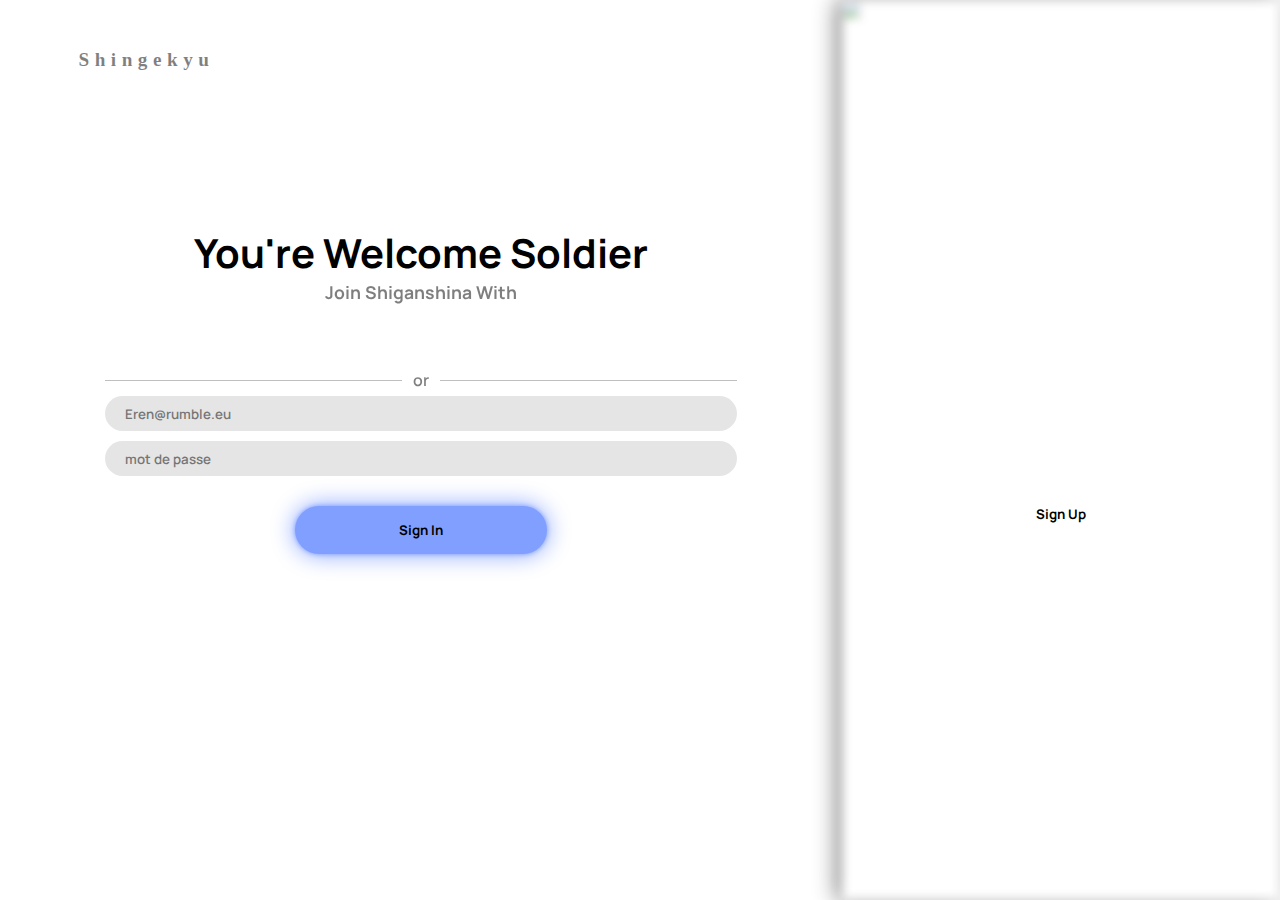
==== Login.html @ 4334e653 "1ere Version des fichiers code" ====
<!DOCTYPE html>

<html>

    <head>
        <meta charset="UTF-8" />
        <title>Login</title>
        <link rel="stylesheet" href="login.css">
        <link rel="preconnect" href="https://fonts.googleapis.com">
        <link rel="preconnect" href="https://fonts.gstatic.com" crossorigin>
        <link href="https://fonts.googleapis.com/css2?family=Manrope:wght@200;300;400;500;600;700;800&family=Roboto&display=swap" rel="stylesheet">
        <link rel="preconnect" href="https://fonts.googleapis.com">
        <link rel="preconnect" href="https://fonts.gstatic.com" crossorigin>
        <link href="https://fonts.googleapis.com/css2?family=Fjalla+One&display=swap" rel="stylesheet">
    </head>

    <body>
        <header>
            <div class="logoetsontexte">
                <img src="image/logo2.png" alt="" class="logo">
                <p>Shingekyu</p>
            </div>
        </header>

        <main>
            <section class="zonetext">
                <h1 class="texte1">You're Welcome Soldier</h1>
                <h2 class="texte2">Join Shiganshina With</h2>
                <div class="zonedesreseaux">
                    <a href="index.html"><img src="image/facebook.png" class="logo1" alt=""></a>
                    <a href="index.html"><img src="image/googleplus.png" class="logo2" alt=""></a>
                    <a href="index.html"><img src="image/linkedin.png" class="logo3" alt=""></a>
                </div>
            </section>

            <section>
                <p class="texteor">or</p>
                <div class="champsdesaisie">
                    <input id="email" type="text" placeholder="Eren@rumble.eu" name="email" value="">
                    <input id="password" type="text" value="" placeholder="mot de passe">
                    <input id="boutondeconnexion"" type="button" value="Sign In">
                </div>
            </section>
        </main> 

        <aside>
            <div>
                <h1>New Here ?</h1>
                <h2>Sign up and discover a great amount of new possibilities!</h2>
            </div>
            <img src="image/backgroundwave.jpeg" alt="">
            <input id="boutondenregistrement" type="button" value="Sign Up">
        </aside>
    </body>

</html>
---- login.css ----
*{
    margin: 0;
    padding: 0;
    font-family: Manrope;
}

/* --------------- trait --------------- */

.texteor{/* Initialisation */
    text-align: center;
    position: relative;
    opacity: 0.5;
    font-weight: 600;
    width: 75%;
    margin: auto;
}

.texteor::before{ /* trait avant le "or" */
    content: "";
    display: block;
    opacity: 0.5;
    width: 47%; /* Largeur de la ligne, ajustez selon vos préférences */
    height: 1px; /* Hauteur de la ligne */
    background-color: rgb(0, 0, 0); /* Couleur de la ligne */
    position: absolute;
    top: 50%; /* Position verticale au centre */    
}

.texteor::after{ /* trait apres le "or" */
    content: ""; /* Ajout du contenu pseudo-élément */
    display: block;
    opacity: 0.5;
    width:47%; /* Largeur de la deuxième ligne, ajustez selon vos préférences */
    height: 1px; /* Hauteur de la ligne */
    background-color: rgb(0, 0, 0); /* Couleur de la ligne */
    position: absolute; /* Position absolue à l'intérieur du conteneur */
    top: 50%; /* Position verticale au centre */
    right:0px; /* Ajustez pour centrer la ligne horizontalement */
}

/* --------------- Fin trait --------------- */


/* --------------- Header --------------- */

header{ /* Rendre le logo et son texte deplacable */
    position: relative;
    display:flex;
}

header p{ /* Texte a cote du logo */
    font-size: 1.2em;
    font-family:'Times New Roman', Times, sans-serif;
    color: rgba(0, 0, 0, 0.5);
    margin-left: -25px;
    font-weight: 800;
    padding-bottom: 20px;
    letter-spacing: 5.5px;
    text-shadow:
    /* -1px -1px 0 rgb(0,0,0), /* Ombre en haut à gauche */    
    /* 1px -1px 0 rgb(0,0,0), /* Ombre en haut à droite */      
    /* -1px  1px 0 rgb(0,0,0), /* Ombre en bas à gauche */
    /* 1px  1px 0 rgb(0,0,0); /* Ombre en bas à droite */
}

.logo{
    width:110px;
}

.logoetsontexte{ /* Coller le logo avec le texte */
    position: relative;
    padding: 1.5vh;
    right: 20px;
    bottom:20px;
    display: flex;
    flex-direction:row;
    align-items:center;
}

/* --------------- Fin Header --------------- */


/* --------------- Corps de la page --------------- */

/* --------------- Zone réseaux et texte */

.zonetext{/* Entre le logo et le or */
    text-align: center;
}

.texte1{
    font-size: 2.5em;
    grid-row: 1;
}

.texte2{
    font-size: 1.1em;
    opacity: 0.5;
    grid-row: 2;
}

.zonedesreseaux{
    position: relative;
    height: 50px;
    display: flex;
    justify-content: center;
    margin: 15px 0px 0px 0px;
    transition:all 0.3s ease;
    gap: 6.5px;
}

section div a img{ /* Configuration pour les boutons réseaux */
    width: 35px;
    border-radius: 25px 25px 25px 25px;


}

section div a img:hover{ /* Configuration pour les boutons réseaux */
    position: relative;
    width: 50px;
    transform: translateY(-7px);
    transition:all 0.3s ease;
    animation: neon 1s infinite alternate;/* Animation pour si il y avais du texte a l'interieur de la balise */
}

.logo1:hover{
    filter: brightness(1) saturate(2.5) drop-shadow(0 0 10px rgb(9, 89, 152));
}

.logo2:hover{
    filter: brightness(1) saturate(2.5) drop-shadow(0 0 10px rgb(220, 0, 0));
}

.logo3:hover{
    filter: brightness(1) saturate(2.5) drop-shadow(0 0 10px rgb(0, 170, 255));
}


@keyframes neon {/* Définitation de l'effet neon a appliquer au texte */
   0% {
      text-shadow: 0 0 10px rgba(0, 255, 255, 0.8);
   }
   100% {
      text-shadow: 0 0 20px rgba(0, 255, 255, 0.8);
   }
}

/* --------------- Fin Zone réseaux et texte*/


/* --------------- Configuration des champs de saisie et du bouton */

.champsdesaisie{ /* Conteneur des champs de saisie */
    display: flex;
    flex-direction: column;
    align-items: center;
    width: 75%;
    gap: 10px;
    margin: auto;
    margin-top: 5px;
}

#email, #password{ /* Configuration des champs */
    width: 100%;
    background-color: rgba(0, 0, 0, 0.1);
    border: none;
    border-radius: 30px;
    height:35px;
    text-indent: 20px;
    outline: none;
}

#email::placeholder, #password::placeholder{
    text-indent: 20px;
    font-weight: 600;
}

#boutondeconnexion{
    margin-top: 20px;
    width:40%;
    background-color: rgb(128,159,255);
    border: none;
    padding: 15px;
    border-radius: 30px;
    font-weight: 700;

    /* Ombre bleu sur le bouton */
    box-shadow: 0px 0px 5px rgb(128,159,255), 0 0 25px rgb(128,159,255);
    transition: all 0.3s ease;   
}

#boutondeconnexion:hover{

    /* Configuration de l'effet au survol */
    box-shadow: 0 0 25px rgb(128,159,255), 0 0 50px rgb(128,159,255),
    0 0 100px rgb(128,159,255);
}

/* --------------- Fin Configuration des champs de saisie et du bouton */


/* --------------- Grille pour ranger le contenue de la page */

body{ /* Configuration de la grille pour gerer l'agencement de la page  */
    display:grid;
    grid-template-columns: 2.5fr 1.3fr;
    grid-template-rows: 20vh 80vh;
}

aside{
    position: relative;
    background-image: url(image/backgrounderen1.jpeg);
    grid-row: span 2;
    grid-column: 2;

    /* Faire en sorte que l'image reste centrer et entendur qu'importe le redimensionnement */
    background-size: cover;
    background-position-x: center;
    background-position-y:center;
}

aside img{ /* Image pour la superposition */
    display: block;
    z-index: 1;
    position: absolute;
    top: 0;
    right: 0;
    margin-bottom: -4.5px;
    background-size:cover;
    width: 100%;
    height: 100%;
    opacity:0.8 ;
    filter: blur(5px);
    box-shadow: -5px 0px 20px rgba(0, 0, 0, 0.637);
}

main{
    grid-row:2;
    padding-top:5vh ;
}

/* --------------- Fin Grille pour ranger le contenue de la page */


/* --------------- Configuration du contenu de la zone Aside */

aside{
    display:flex;
    flex-direction: column;
    justify-content: center; /* Ajustement verticale des élements */
    align-items: center; /* Ajustement horizontale des élements */
}

aside div h1{
    position: relative;
    color: rgb(255, 255, 255);
    opacity: 0.95;
    z-index: 2;
    text-align: center;
    font-weight: 800;
    font-size: 2em;
    width: 80%;
    margin: auto;
}

aside div h2{
    position: relative;
    color: rgba(255, 255, 255, 0.87);
    opacity: 1;
    z-index: 2;
    margin: auto;
    text-align: center;
    font-weight: 400;
    font-size: 1.25em;
    width: 80%;
    margin-top: 10px;
    margin-bottom: 20px;
}

aside input{ /* Configuration du bouton de la zone aside */
    position: relative;
    z-index: 5;
    width:50%;
    background-color: rgb(255, 255, 255);
    border: none;
    padding: 15px;
    border-radius: 30px;
    box-shadow: 0px 0px 5px rgb(255, 255, 255), 0 0 25px rgb(255, 255, 255);
    filter: blur(20%);
    transition: all 0.3s ease;
    font-weight: 700;
}

aside input:hover{
    animation: forwards;
    box-shadow: 0 0 25px rgb(255, 255, 255), 0 0 50px rgb(255, 255, 255),
    0 0 100px rgb(128,159,255);
}

/* --------------- Fin Configuration du contenu de la zone Aside */

/* --------------- Fin Corps de la page --------------- */

/* ------------------------------ FIN ------------------------------ */
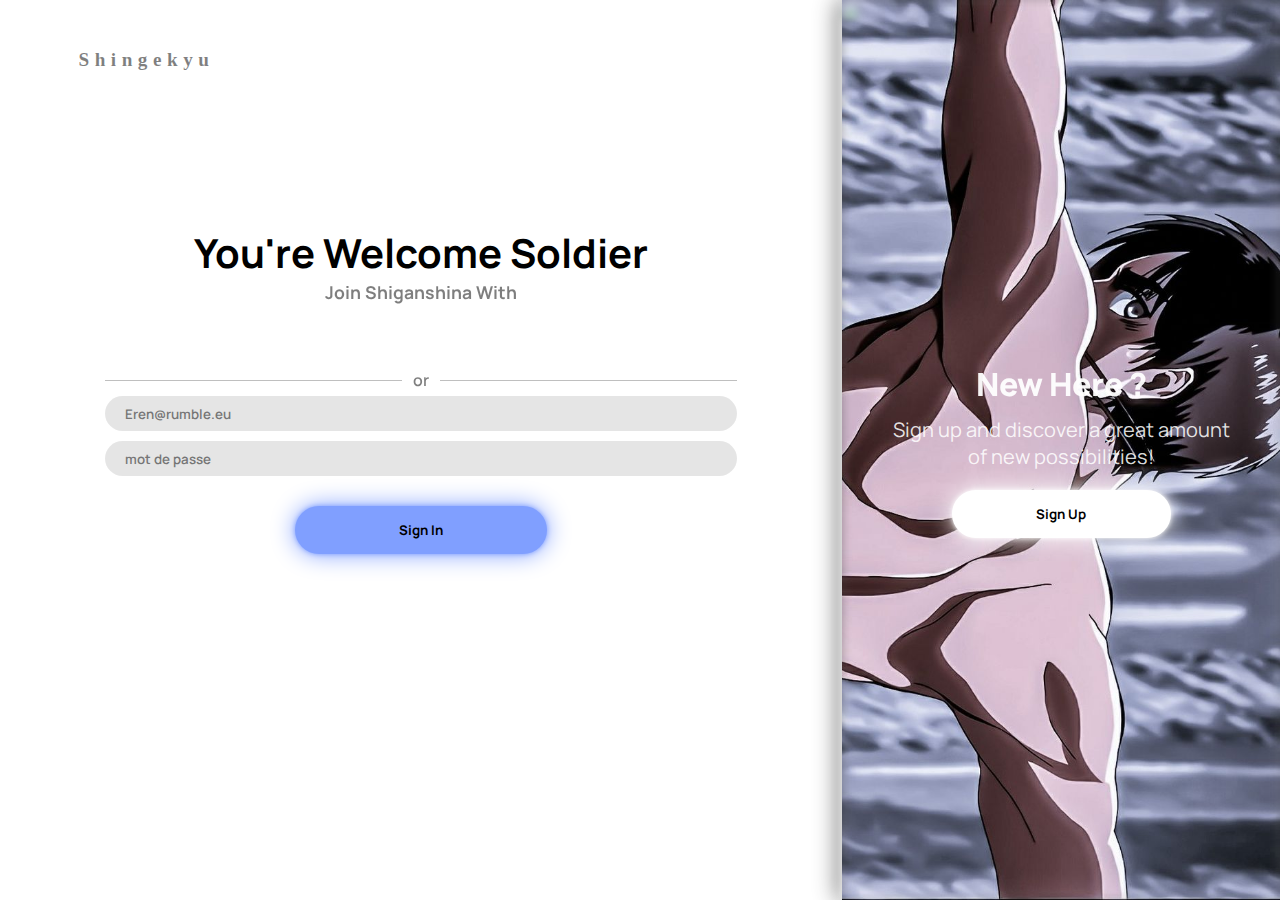
==== commit 449438d4: "1ere Version du code source" ====
--- a/Login.html
+++ b/Login.html
@@ -17,7 +17,7 @@
     <body>
         <header>
             <div class="logoetsontexte">
-                <img src="image/logo2.png" alt="" class="logo">
+                <img src=Image/logo2.png" alt="" class="logo">
                 <p>Shingekyu</p>
             </div>
         </header>
@@ -27,9 +27,9 @@
                 <h1 class="texte1">You're Welcome Soldier</h1>
                 <h2 class="texte2">Join Shiganshina With</h2>
                 <div class="zonedesreseaux">
-                    <a href="index.html"><img src="image/facebook.png" class="logo1" alt=""></a>
-                    <a href="index.html"><img src="image/googleplus.png" class="logo2" alt=""></a>
-                    <a href="index.html"><img src="image/linkedin.png" class="logo3" alt=""></a>
+                    <a href="index.html"><img src=Image/facebook.png" class="logo1" alt=""></a>
+                    <a href="index.html"><img src=Image/googleplus.png" class="logo2" alt=""></a>
+                    <a href="index.html"><img src=Image/linkedin.png" class="logo3" alt=""></a>
                 </div>
             </section>
 
@@ -48,7 +48,7 @@
                 <h1>New Here ?</h1>
                 <h2>Sign up and discover a great amount of new possibilities!</h2>
             </div>
-            <img src="image/backgroundwave.jpeg" alt="">
+            <img src=Image/backgroundwave.jpeg" alt="">
             <input id="boutondenregistrement" type="button" value="Sign Up">
         </aside>
     </body>
--- a/login.css
+++ b/login.css
@@ -210,7 +210,7 @@
 
 aside{
     position: relative;
-    background-image: url(image/backgrounderen1.jpeg);
+    background-image: url(Image/backgrounderen1.jpeg);
     grid-row: span 2;
     grid-column: 2;
 
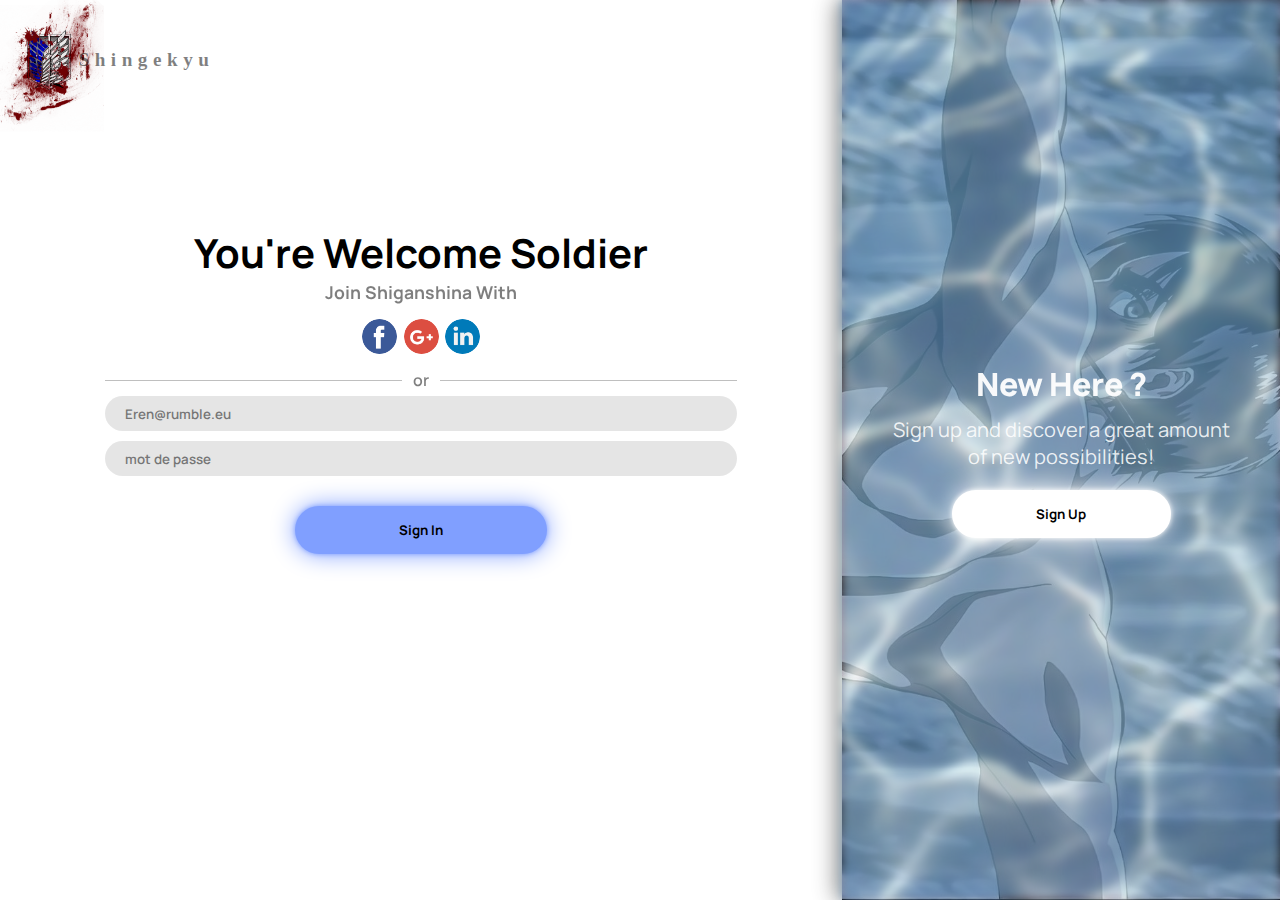
==== commit 82aecfdb: "Code source pour déploiement" ====
--- a/Login.html
+++ b/Login.html
@@ -17,7 +17,7 @@
     <body>
         <header>
             <div class="logoetsontexte">
-                <img src=Image/logo2.png" alt="" class="logo">
+                <img src=Image/logo2.png alt="" class="logo">
                 <p>Shingekyu</p>
             </div>
         </header>
@@ -27,9 +27,9 @@
                 <h1 class="texte1">You're Welcome Soldier</h1>
                 <h2 class="texte2">Join Shiganshina With</h2>
                 <div class="zonedesreseaux">
-                    <a href="index.html"><img src=Image/facebook.png" class="logo1" alt=""></a>
-                    <a href="index.html"><img src=Image/googleplus.png" class="logo2" alt=""></a>
-                    <a href="index.html"><img src=Image/linkedin.png" class="logo3" alt=""></a>
+                    <a href="index.html"><img src=Image/facebook.png class="logo1" alt=""></a>
+                    <a href="index.html"><img src=Image/googleplus.png class="logo2" alt=""></a>
+                    <a href="index.html"><img src=Image/linkedin.png class="logo3" alt=""></a>
                 </div>
             </section>
 
@@ -48,7 +48,7 @@
                 <h1>New Here ?</h1>
                 <h2>Sign up and discover a great amount of new possibilities!</h2>
             </div>
-            <img src=Image/backgroundwave.jpeg" alt="">
+            <img src=Image/backgroundwave.jpeg alt="">
             <input id="boutondenregistrement" type="button" value="Sign Up">
         </aside>
     </body>
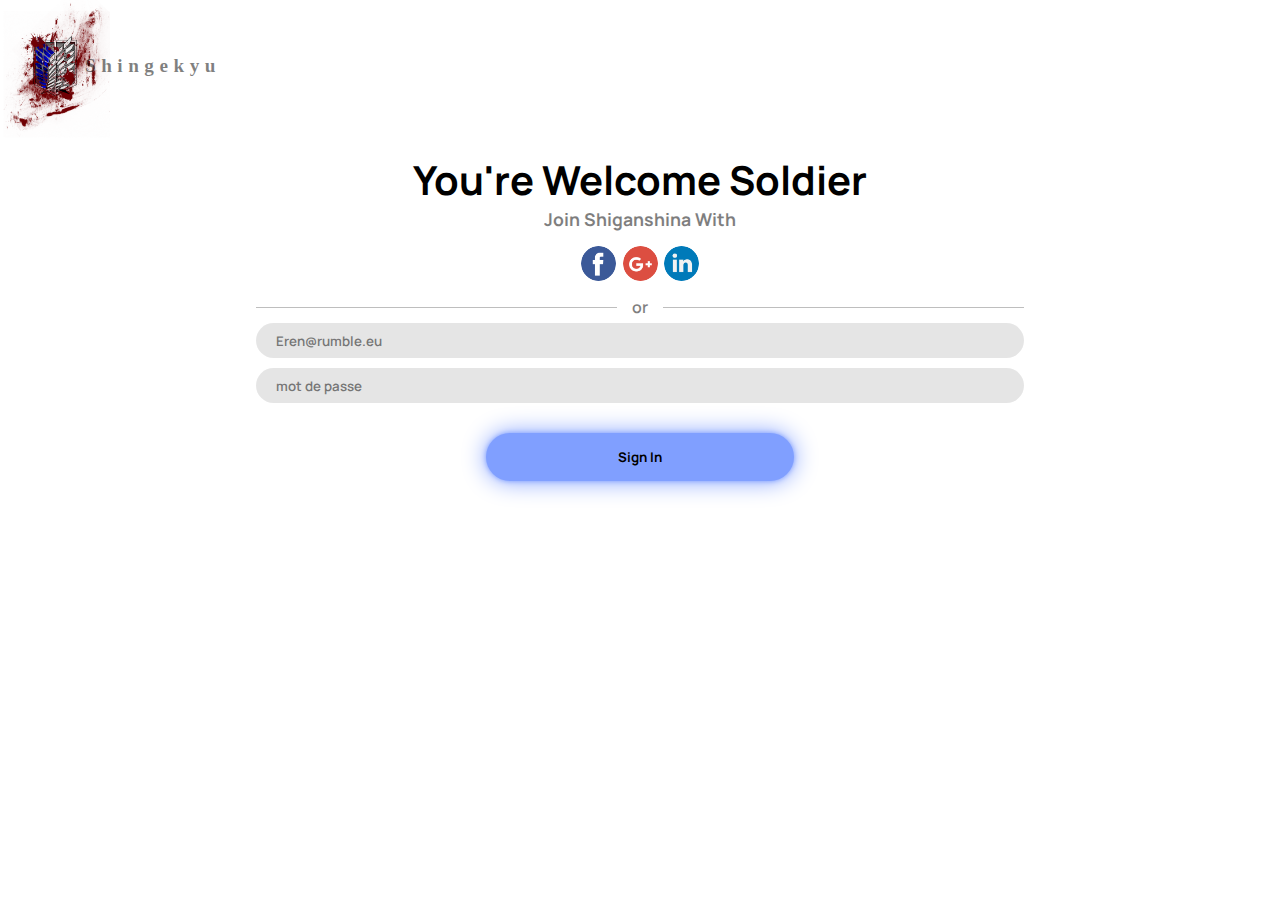
==== commit 55de59b9: "2eme version du code source" ====
--- a/Login.html
+++ b/Login.html
@@ -4,6 +4,7 @@
 
     <head>
         <meta charset="UTF-8" />
+        <meta name="viewport" content="width=device-width, initial-scale=1.0">
         <title>Login</title>
         <link rel="stylesheet" href="login.css">
         <link rel="preconnect" href="https://fonts.googleapis.com">
--- a/login.css
+++ b/login.css
@@ -56,7 +56,7 @@
     font-weight: 800;
     padding-bottom: 20px;
     letter-spacing: 5.5px;
-    text-shadow:
+    /* text-shadow: */
     /* -1px -1px 0 rgb(0,0,0), /* Ombre en haut à gauche */    
     /* 1px -1px 0 rgb(0,0,0), /* Ombre en haut à droite */      
     /* -1px  1px 0 rgb(0,0,0), /* Ombre en bas à gauche */
@@ -69,12 +69,10 @@
 
 .logoetsontexte{ /* Coller le logo avec le texte */
     position: relative;
-    padding: 1.5vh;
-    right: 20px;
-    bottom:20px;
     display: flex;
     flex-direction:row;
     align-items:center;
+    bottom:20.5%;
 }
 
 /* --------------- Fin Header --------------- */
@@ -112,8 +110,6 @@
 section div a img{ /* Configuration pour les boutons réseaux */
     width: 35px;
     border-radius: 25px 25px 25px 25px;
-
-
 }
 
 section div a img:hover{ /* Configuration pour les boutons réseaux */
@@ -176,7 +172,10 @@
     font-weight: 600;
 }
 
+
 #boutondeconnexion{
+    display: flex;
+    justify-content: center;
     margin-top: 20px;
     width:40%;
     background-color: rgb(128,159,255);
@@ -205,7 +204,7 @@
 body{ /* Configuration de la grille pour gerer l'agencement de la page  */
     display:grid;
     grid-template-columns: 2.5fr 1.3fr;
-    grid-template-rows: 20vh 80vh;
+    min-height: 100vh;
 }
 
 aside{
@@ -236,8 +235,10 @@
 }
 
 main{
+    position: relative;
     grid-row:2;
-    padding-top:5vh ;
+    bottom:10vh ;
+
 }
 
 /* --------------- Fin Grille pour ranger le contenue de la page */
@@ -302,4 +303,45 @@
 
 /* --------------- Fin Corps de la page --------------- */
 
+
+@media screen and (max-width: 1700px){ 
+
+    html{
+        min-height: 100vh;     
+        overflow: auto;
+    }    
+    
+    body{
+        display: flex;
+        flex-direction: column;
+    }
+
+    main{
+        bottom: 0;
+        width: 80%;
+        align-self: center;
+    }
+
+    aside{
+        display: none;
+    }
+
+    .logoetsontexte{ /* Coller le logo avec le texte */
+        position:unset;
+        display: flex;
+        flex-direction:row;
+        align-items:center;
+        bottom:0;
+    }
+
+    main{
+        display: flex;
+        flex-direction: column;
+        justify-content: center;
+        grid-row:2;
+        bottom:0 ;
+    }
+    
+}
+
 /* ------------------------------ FIN ------------------------------ */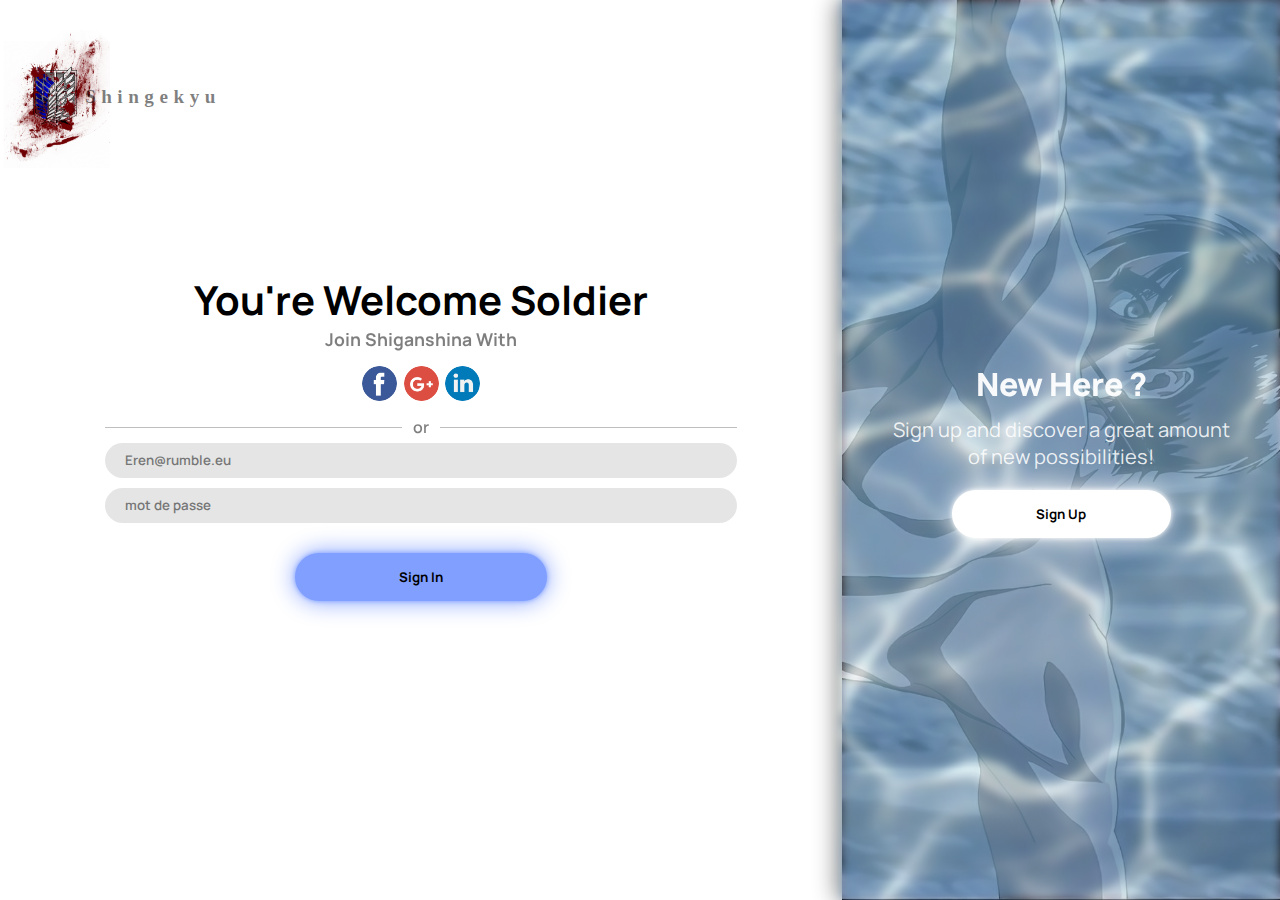
==== commit 9f12917b: "2eme version du code source" ====
--- a/Login.html
+++ b/Login.html
@@ -5,6 +5,7 @@
     <head>
         <meta charset="UTF-8" />
         <meta name="viewport" content="width=device-width, initial-scale=1.0">
+        <meta name="viewport" content="height=device-height, initial-scale=1.0">
         <title>Login</title>
         <link rel="stylesheet" href="login.css">
         <link rel="preconnect" href="https://fonts.googleapis.com">
--- a/login.css
+++ b/login.css
@@ -304,7 +304,7 @@
 /* --------------- Fin Corps de la page --------------- */
 
 
-@media screen and (max-width: 1700px){ 
+@media screen and (max-width: 900px){ 
 
     html{
         min-height: 100vh;     
